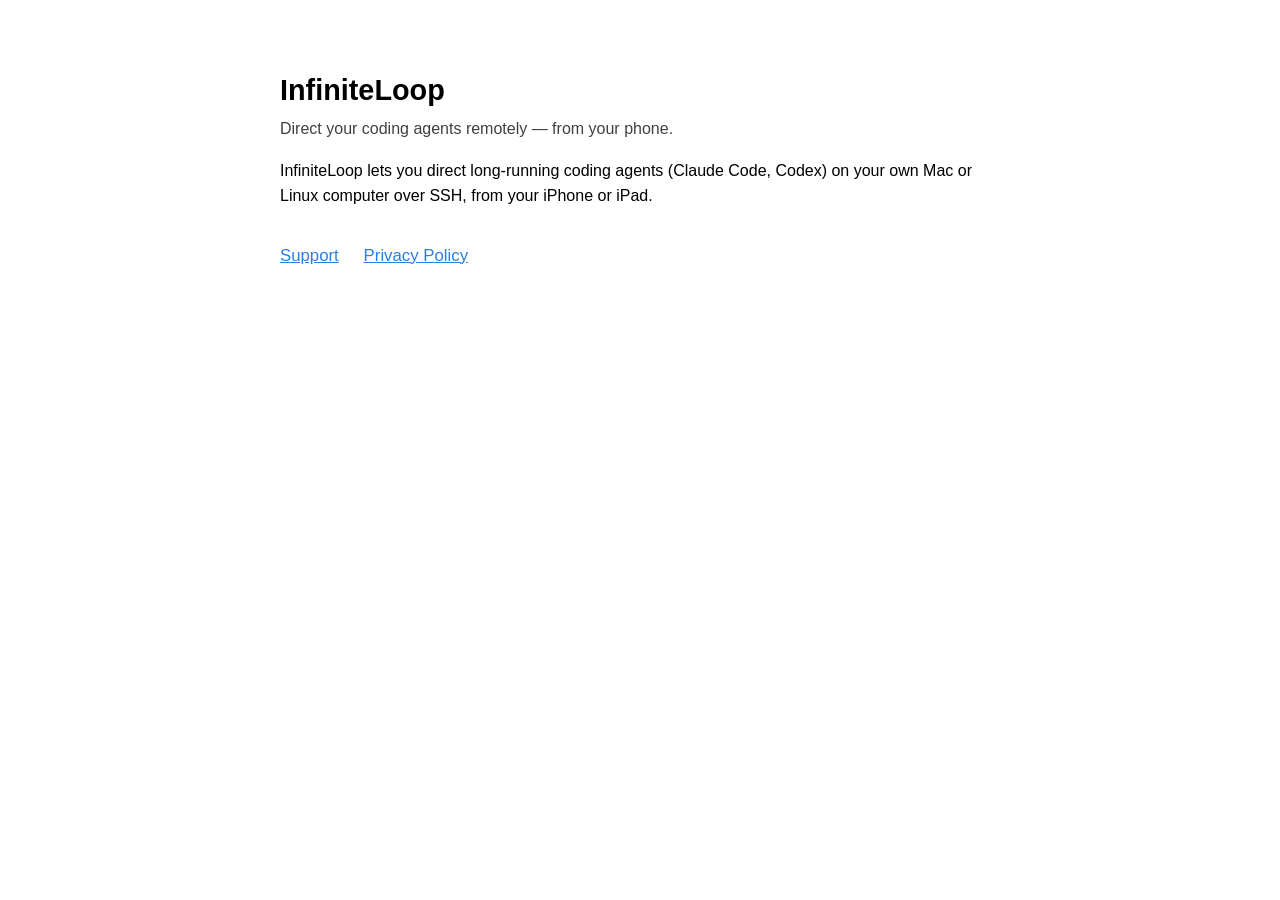
==== index.html @ b395d58c "InfiniteLoop support + privacy policy pages Privacy policy and support page for the InfiniteLoop iOS" ====
<!doctype html>
<html lang="en">
<head>
<meta charset="utf-8">
<meta name="viewport" content="width=device-width, initial-scale=1">
<title>InfiniteLoop</title>
<style>
  :root { color-scheme: light dark; }
  body { max-width: 720px; margin: 0 auto; padding: 48px 20px 64px; font: 16px/1.6 -apple-system, BlinkMacSystemFont, "Segoe UI", Roboto, Helvetica, Arial, sans-serif; }
  h1 { font-size: 1.8rem; margin-bottom: .1em; }
  .tag { opacity: .75; margin-top: 0; }
  a { color: #2b7de0; }
  .links { margin-top: 2em; font-size: 1.05rem; }
  .links a { display: inline-block; margin-right: 1.2em; }
</style>
</head>
<body>
<h1>InfiniteLoop</h1>
<p class="tag">Direct your coding agents remotely — from your phone.</p>
<p>InfiniteLoop lets you direct long-running coding agents (Claude Code, Codex) on your own Mac or Linux computer over SSH, from your iPhone or iPad.</p>
<div class="links">
  <a href="./support.html">Support</a>
  <a href="./privacy.html">Privacy Policy</a>
</div>
</body>
</html>
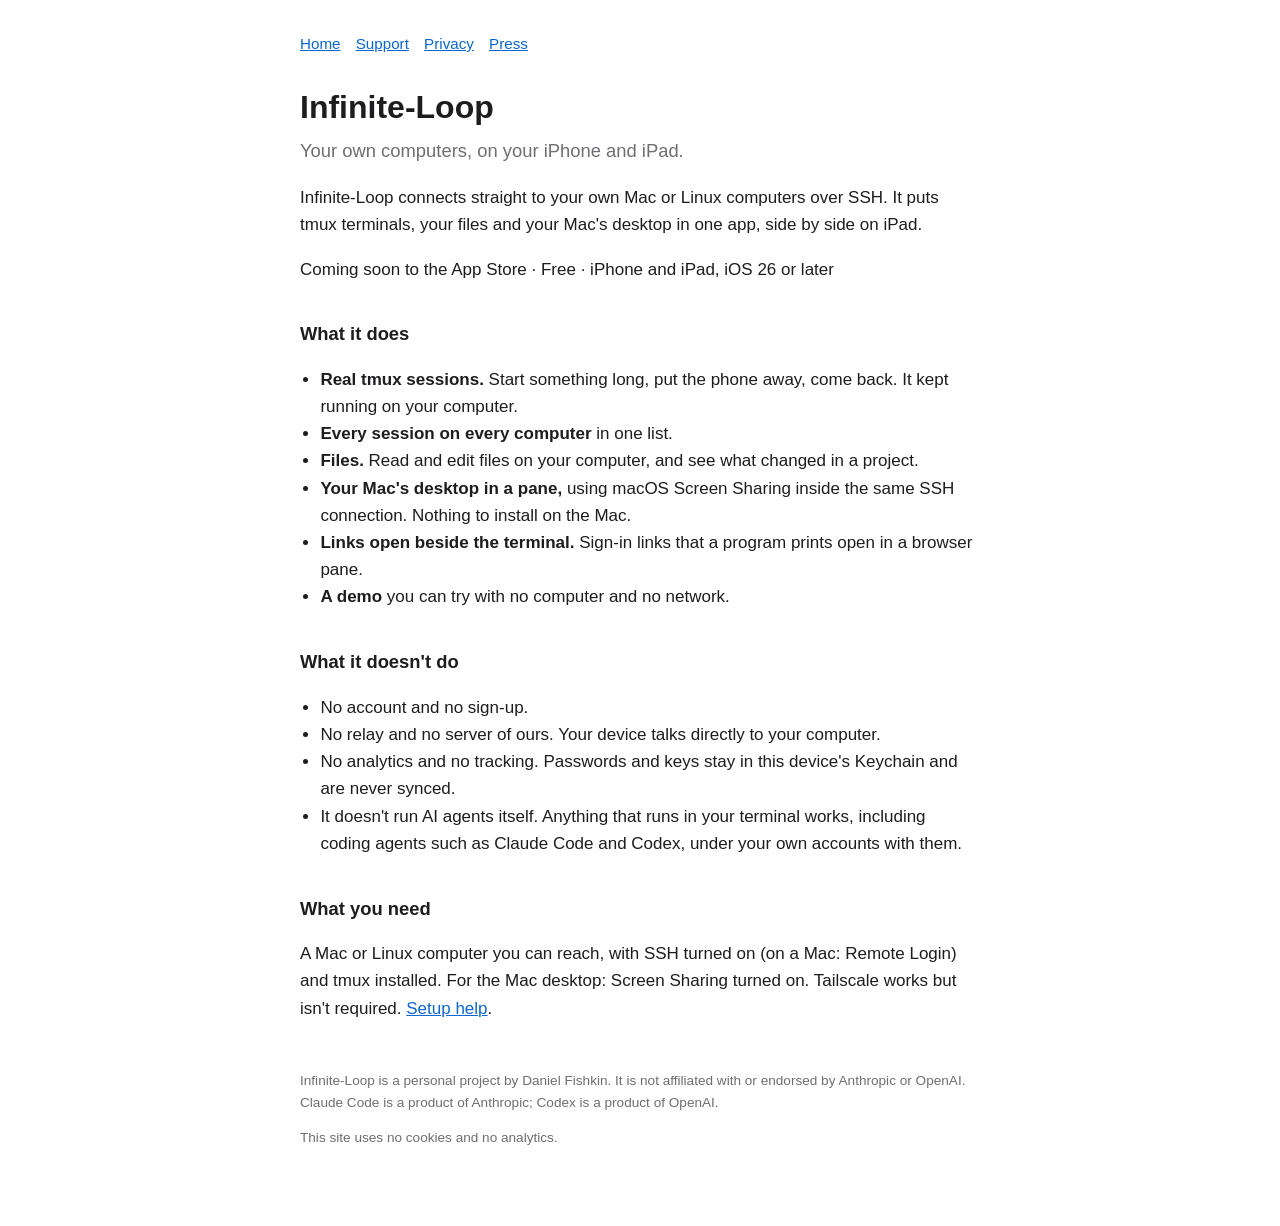
==== commit 63e41e94: "Site for infinite-loop.org: new landing, support, privacy, press and 404 pages From the reviewed dra" ====
--- a/index.html
+++ b/index.html
@@ -3,24 +3,44 @@
 <head>
 <meta charset="utf-8">
 <meta name="viewport" content="width=device-width, initial-scale=1">
-<title>InfiniteLoop</title>
-<style>
-  :root { color-scheme: light dark; }
-  body { max-width: 720px; margin: 0 auto; padding: 48px 20px 64px; font: 16px/1.6 -apple-system, BlinkMacSystemFont, "Segoe UI", Roboto, Helvetica, Arial, sans-serif; }
-  h1 { font-size: 1.8rem; margin-bottom: .1em; }
-  .tag { opacity: .75; margin-top: 0; }
-  a { color: #2b7de0; }
-  .links { margin-top: 2em; font-size: 1.05rem; }
-  .links a { display: inline-block; margin-right: 1.2em; }
-</style>
+<title>Infinite-Loop</title>
+<meta name="description" content="Your own Mac and Linux computers on your iPhone and iPad: tmux terminals, files and your Mac's desktop, over a direct SSH connection. Free, no account.">
+<link rel="stylesheet" href="style.css">
 </head>
 <body>
-<h1>InfiniteLoop</h1>
-<p class="tag">Direct your coding agents remotely — from your phone.</p>
-<p>InfiniteLoop lets you direct long-running coding agents (Claude Code, Codex) on your own Mac or Linux computer over SSH, from your iPhone or iPad.</p>
-<div class="links">
-  <a href="./support.html">Support</a>
-  <a href="./privacy.html">Privacy Policy</a>
-</div>
+<nav><a href="./">Home</a><a href="support.html">Support</a><a href="privacy.html">Privacy</a><a href="press.html">Press</a></nav>
+
+<h1>Infinite-Loop</h1>
+<p class="lede">Your own computers, on your iPhone and iPad.</p>
+
+<p>Infinite-Loop connects straight to your own Mac or Linux computers over SSH. It puts tmux terminals, your files and your Mac's desktop in one app, side by side on iPad.</p>
+
+<p>Coming soon to the App Store · Free · iPhone and iPad, iOS 26 or later</p>
+
+<h2>What it does</h2>
+<ul>
+  <li><strong>Real tmux sessions.</strong> Start something long, put the phone away, come back. It kept running on your computer.</li>
+  <li><strong>Every session on every computer</strong> in one list.</li>
+  <li><strong>Files.</strong> Read and edit files on your computer, and see what changed in a project.</li>
+  <li><strong>Your Mac's desktop in a pane,</strong> using macOS Screen Sharing inside the same SSH connection. Nothing to install on the Mac.</li>
+  <li><strong>Links open beside the terminal.</strong> Sign-in links that a program prints open in a browser pane.</li>
+  <li><strong>A demo</strong> you can try with no computer and no network.</li>
+</ul>
+
+<h2>What it doesn't do</h2>
+<ul>
+  <li>No account and no sign-up.</li>
+  <li>No relay and no server of ours. Your device talks directly to your computer.</li>
+  <li>No analytics and no tracking. Passwords and keys stay in this device's Keychain and are never synced.</li>
+  <li>It doesn't run AI agents itself. Anything that runs in your terminal works, including coding agents such as Claude Code and Codex, under your own accounts with them.</li>
+</ul>
+
+<h2>What you need</h2>
+<p>A Mac or Linux computer you can reach, with SSH turned on (on a Mac: Remote Login) and tmux installed. For the Mac desktop: Screen Sharing turned on. Tailscale works but isn't required. <a href="support.html">Setup help</a>.</p>
+
+<footer>
+<p>Infinite-Loop is a personal project by Daniel Fishkin. It is not affiliated with or endorsed by Anthropic or OpenAI. Claude Code is a product of Anthropic; Codex is a product of OpenAI.</p>
+<p>This site uses no cookies and no analytics.</p>
+</footer>
 </body>
 </html>
--- a/style.css
+++ b/style.css
@@ -0,0 +1,15 @@
+:root { color-scheme: light dark; --fg: #1d1d1f; --muted: #6e6e73; --link: #0a66d0; --bg: #ffffff; --card: #f5f5f7; }
+@media (prefers-color-scheme: dark) { :root { --fg: #f5f5f7; --muted: #a1a1a6; --link: #4ea1ff; --bg: #000000; --card: #1c1c1e; } }
+* { box-sizing: border-box; }
+body { margin: 0 auto; max-width: 720px; padding: 32px 20px 64px; background: var(--bg); color: var(--fg); font: 17px/1.6 -apple-system, BlinkMacSystemFont, "Segoe UI", Roboto, Helvetica, Arial, sans-serif; }
+nav { font-size: .95rem; margin-bottom: 32px; }
+nav a { margin-right: 1em; }
+a { color: var(--link); }
+h1 { font-size: 2rem; line-height: 1.2; margin: 0 0 .3em; }
+h2 { font-size: 1.15rem; margin-top: 2em; }
+.lede { font-size: 1.15rem; color: var(--muted); margin-top: 0; }
+.card { background: var(--card); border-radius: 12px; padding: 16px 20px; margin: 16px 0; }
+.small { font-size: .9rem; color: var(--muted); }
+ul { padding-left: 1.2em; }
+img { max-width: 100%; height: auto; }
+footer { margin-top: 48px; font-size: .85rem; color: var(--muted); }
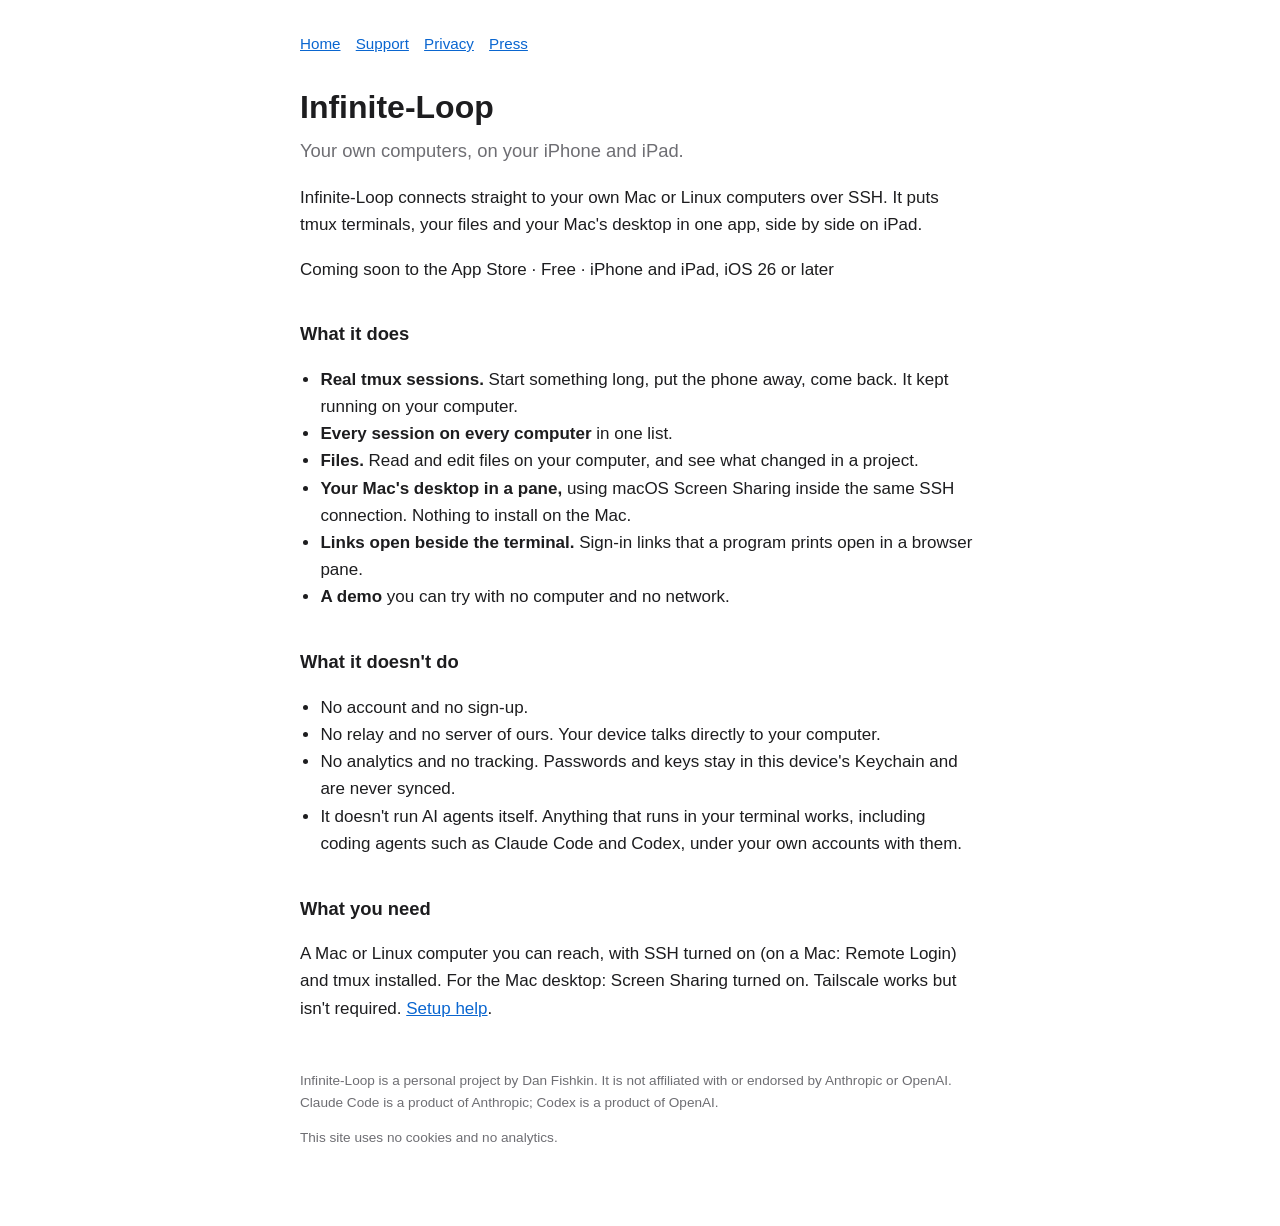
==== commit 05b21cc5: "Use "Dan Fishkin" as the public name on the site Dan, 2026-11-01: "update daniel with dan". The land" ====
--- a/index.html
+++ b/index.html
@@ -39,7 +39,7 @@
 <p>A Mac or Linux computer you can reach, with SSH turned on (on a Mac: Remote Login) and tmux installed. For the Mac desktop: Screen Sharing turned on. Tailscale works but isn't required. <a href="support.html">Setup help</a>.</p>
 
 <footer>
-<p>Infinite-Loop is a personal project by Daniel Fishkin. It is not affiliated with or endorsed by Anthropic or OpenAI. Claude Code is a product of Anthropic; Codex is a product of OpenAI.</p>
+<p>Infinite-Loop is a personal project by Dan Fishkin. It is not affiliated with or endorsed by Anthropic or OpenAI. Claude Code is a product of Anthropic; Codex is a product of OpenAI.</p>
 <p>This site uses no cookies and no analytics.</p>
 </footer>
 </body>
